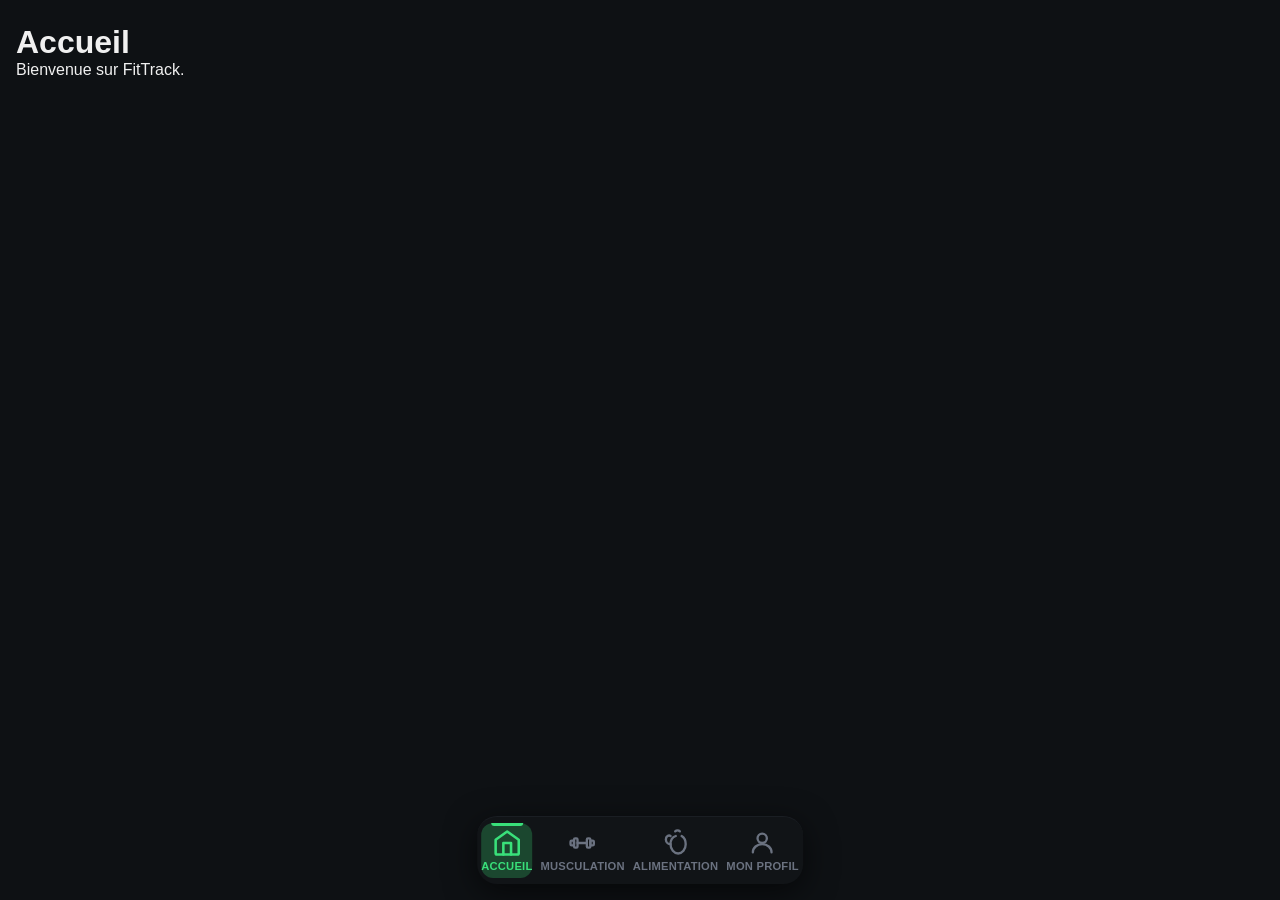
==== index.html @ 504d8f93 "Add files via upload" ====
<!DOCTYPE html>
<html lang="fr">
<head>
  <meta charset="UTF-8">
  <meta name="viewport" content="width=device-width, initial-scale=1.0">
  <title>FitTrack — Suivi Fitness</title>
  <link rel="stylesheet" href="navbar.css">
</head>
<body>

  <!-- Contenu principal (placeholder) -->
  <main class="main-content">
    <h1>Accueil</h1>
    <p>Bienvenue sur FitTrack.</p>
  </main>

  <!-- ===== NAVBAR FIXE EN BAS ===== -->
  <nav class="bottom-nav" role="navigation" aria-label="Navigation principale">

    <!-- Accueil -->
    <a href="index.html" class="nav-item active" aria-label="Accueil">
      <span class="nav-icon" aria-hidden="true">
        <!-- Icône maison SVG inline -->
        <svg xmlns="http://www.w3.org/2000/svg" viewBox="0 0 24 24" fill="none"
             stroke="currentColor" stroke-width="2" stroke-linecap="round" stroke-linejoin="round">
          <path d="M3 9.5L12 3l9 6.5V20a1 1 0 0 1-1 1H4a1 1 0 0 1-1-1V9.5z"/>
          <polyline points="9 21 9 12 15 12 15 21"/>
        </svg>
      </span>
      <span class="nav-label">Accueil</span>
    </a>

    <!-- Musculation -->
    <a href="musculation.html" class="nav-item" aria-label="Musculation">
      <span class="nav-icon" aria-hidden="true">
        <!-- Icône haltère SVG inline -->
        <svg xmlns="http://www.w3.org/2000/svg" viewBox="0 0 24 24" fill="none"
             stroke="currentColor" stroke-width="2" stroke-linecap="round" stroke-linejoin="round">
          <rect x="2"  y="10" width="3" height="4" rx="1"/>
          <rect x="19" y="10" width="3" height="4" rx="1"/>
          <rect x="5"  y="8"  width="3" height="8" rx="1"/>
          <rect x="16" y="8"  width="3" height="8" rx="1"/>
          <line x1="8" y1="12" x2="16" y2="12"/>
        </svg>
      </span>
      <span class="nav-label">Musculation</span>
    </a>

    <!-- Alimentation -->
    <a href="alimentation.html" class="nav-item" aria-label="Alimentation">
      <span class="nav-icon" aria-hidden="true">
        <!-- Icône pomme SVG inline -->
        <svg xmlns="http://www.w3.org/2000/svg" viewBox="0 0 24 24" fill="none"
             stroke="currentColor" stroke-width="2" stroke-linecap="round" stroke-linejoin="round">
          <path d="M12 2c1-1 3-1 4 0"/>
          <path d="M17.5 6C20 7.5 21 10 21 13c0 4.5-3 8-6.5 8S8 17.5 8 13C8 9.5 9.5 7 12.5 6"/>
          <path d="M8 13c-1.5 0-4-1-4-4s2.5-4 4-3"/>
        </svg>
      </span>
      <span class="nav-label">Alimentation</span>
    </a>

    <!-- Mon profil -->
    <a href="profil.html" class="nav-item" aria-label="Mon profil">
      <span class="nav-icon" aria-hidden="true">
        <!-- Icône utilisateur SVG inline -->
        <svg xmlns="http://www.w3.org/2000/svg" viewBox="0 0 24 24" fill="none"
             stroke="currentColor" stroke-width="2" stroke-linecap="round" stroke-linejoin="round">
          <circle cx="12" cy="8" r="4"/>
          <path d="M4 20c0-4 3.6-7 8-7s8 3 8 7"/>
        </svg>
      </span>
      <span class="nav-label">Mon profil</span>
    </a>

  </nav>
  <!-- ===== FIN NAVBAR ===== -->

</body>
</html>
---- navbar.css ----
/* ============================================================
   FITTRACK — NAVBAR FIXE BAS
   Mobile First | HTML5 + CSS3 uniquement
   ============================================================ */

/* === Variables de design fitness === */
:root {
  --bg-nav:       #111417;        /* fond navbar : noir charbon          */
  --bg-nav-top:   #1a1e23;        /* liseré supérieur légèrement plus clair */
  --accent:       #39e07a;        /* vert dynamique fitness               */
  --accent-glow:  rgba(57, 224, 122, 0.25); /* halo couleur active       */
  --text-idle:    #6b7280;        /* icône / texte inactif                */
  --text-active:  #ffffff;        /* texte état actif                     */
  --nav-height:   68px;           /* hauteur confortable pour le doigt    */
  --radius-nav:   16px 16px 0 0;  /* coins arrondis en haut de la navbar  */
  --transition:   0.2s ease;
}

/* === Reset minimal === */
*, *::before, *::after {
  box-sizing: border-box;
  margin: 0;
  padding: 0;
}

/* === Body : padding-bottom pour ne pas masquer le contenu === */
body {
  font-family: -apple-system, BlinkMacSystemFont, "Segoe UI", Roboto, sans-serif;
  background: #0e1114;
  color: #f0f0f0;
  /* On réserve l'espace de la navbar en bas */
  padding-bottom: var(--nav-height);
  min-height: 100vh;
}

/* === Contenu principal (placeholder) === */
.main-content {
  padding: 1.5rem 1rem;
}

/* ============================================================
   NAVBAR
   ============================================================ */
.bottom-nav {
  /* Positionnement fixe en bas */
  position: fixed;
  bottom: 0;
  left: 0;
  right: 0;
  z-index: 1000;

  /* Dimensions et forme */
  height: var(--nav-height);
  border-radius: var(--radius-nav);

  /* Fond et bordure supérieure subtile */
  background-color: var(--bg-nav);
  border-top: 1px solid var(--bg-nav-top);

  /* Ombre portée vers le haut pour effet "flottant" */
  box-shadow: 0 -4px 20px rgba(0, 0, 0, 0.55);

  /* Disposition des boutons */
  display: flex;
  align-items: stretch;
}

/* ============================================================
   ITEM DE NAVIGATION
   ============================================================ */
.nav-item {
  /* Chaque bouton occupe 1/4 de la largeur */
  flex: 1;

  /* Disposition verticale icône + texte */
  display: flex;
  flex-direction: column;
  align-items: center;
  justify-content: center;
  gap: 4px;

  /* Couleur par défaut (inactif) */
  color: var(--text-idle);
  text-decoration: none;

  /* Arrondi léger pour l'effet "app" */
  border-radius: 12px;
  margin: 6px 4px;

  /* Transition fluide */
  transition: color var(--transition), background-color var(--transition);

  /* Curseur pointeur */
  cursor: pointer;

  /* Empêche la sélection de texte au tap */
  user-select: none;
  -webkit-tap-highlight-color: transparent;
}

/* --- Icône SVG --- */
.nav-icon {
  display: flex;
  align-items: center;
  justify-content: center;
  width: 26px;
  height: 26px;
  transition: transform var(--transition);
}

.nav-icon svg {
  width: 100%;
  height: 100%;
}

/* --- Label texte --- */
.nav-label {
  font-size: 0.65rem;       /* petite taille lisible sur mobile */
  font-weight: 600;
  letter-spacing: 0.02em;
  text-transform: uppercase;
  line-height: 1;
  white-space: nowrap;
}

/* ============================================================
   ÉTAT HOVER (desktop)
   ============================================================ */
.nav-item:hover {
  color: #c8fad9;                              /* vert clair doux         */
  background-color: rgba(57, 224, 122, 0.08); /* halo très discret        */
}

.nav-item:hover .nav-icon {
  transform: translateY(-2px);                 /* légère montée de l'icône */
}

/* ============================================================
   ÉTAT ACTIF (.active)
   Ajouter manuellement sur chaque page ou via JS si besoin
   ============================================================ */
.nav-item.active {
  color: var(--accent);                        /* vert accent vif          */
  background-color: var(--accent-glow);        /* halo coloré              */
}

/* Trait indicateur en haut du bouton actif */
.nav-item.active::before {
  content: "";
  position: absolute;
  top: 0;
  left: 50%;
  transform: translateX(-50%);
  width: 32px;
  height: 3px;
  background: var(--accent);
  border-radius: 0 0 4px 4px;
}

/* On positionne le parent en relative pour ::before */
.bottom-nav {
  position: fixed; /* déjà défini, mais nécessaire pour les enfants */
}

.nav-item {
  position: relative; /* contexte pour le trait ::before */
}

.nav-item.active .nav-icon {
  transform: scale(1.1);                       /* icône légèrement agrandie */
}

/* ============================================================
   RESPONSIVE — Desktop (≥ 768px)
   ============================================================ */
@media (min-width: 768px) {

  /* Centrer la navbar et lui donner une largeur max */
  .bottom-nav {
    max-width: 480px;
    left: 50%;
    right: auto;
    transform: translateX(-50%);

    /* Coins arrondis tout autour sur desktop */
    border-radius: 20px;
    bottom: 16px;

    /* Ombre plus marquée pour l'effet flottant */
    box-shadow: 0 8px 32px rgba(0, 0, 0, 0.6);
  }

  /* Labels légèrement plus grands */
  .nav-label {
    font-size: 0.7rem;
  }

  /* Icônes un peu plus grandes */
  .nav-icon {
    width: 28px;
    height: 28px;
  }

  /* Padding-bottom ajusté pour le desktop */
  body {
    padding-bottom: calc(var(--nav-height) + 24px);
  }
}
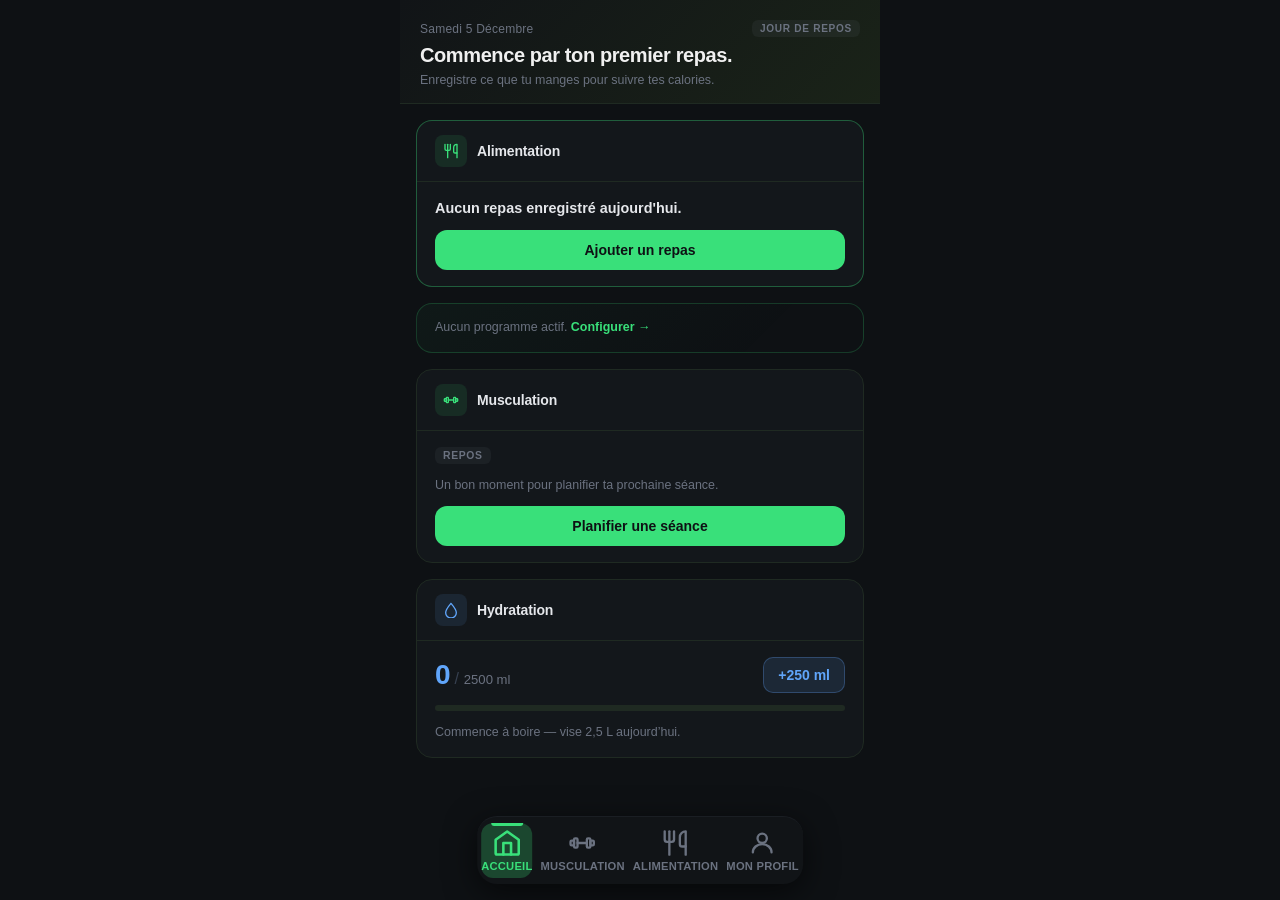
==== commit 3ad4ba83: "Add files via upload" ====
--- a/index.html
+++ b/index.html
@@ -2,26 +2,98 @@
 <html lang="fr">
 <head>
   <meta charset="UTF-8">
-  <meta name="viewport" content="width=device-width, initial-scale=1.0">
-  <title>FitTrack — Suivi Fitness</title>
+  <meta name="viewport" content="width=device-width, initial-scale=1.0, user-scalable=no, maximum-scale=1.0">
+  <title>FitTrack — Accueil</title>
   <link rel="stylesheet" href="navbar.css">
+  <link rel="stylesheet" href="index.css">
 </head>
 <body>
 
-  <!-- Contenu principal (placeholder) -->
-  <main class="main-content">
-    <h1>Accueil</h1>
-    <p>Bienvenue sur FitTrack.</p>
+  <!-- ===== EN-TÊTE ===== -->
+  <header class="home-header">
+    <div class="home-header__top">
+      <p id="home-date" class="home-header__date"></p>
+      <span id="home-mode-badge" class="home-mode-badge" hidden></span>
+    </div>
+    <p id="home-message" class="home-header__message">Chargement…</p>
+    <p id="home-hint" class="home-header__hint"></p>
+    <p id="home-goal-strip" class="home-goal-strip" hidden></p>
+    <p id="home-weight-strip" class="home-weight-strip" hidden></p>
+  </header>
+
+  <!-- ===== CONTENU PRINCIPAL ===== -->
+  <main class="home-main">
+
+    <!-- ─── Programme actif ─── -->
+    <section class="home-card home-programme-card" id="home-programme-card" hidden
+             aria-label="Programme en cours">
+      <div id="home-programme-block"></div>
+    </section>
+
+    <!-- ─── Bloc Musculation ─── -->
+    <section class="home-card" id="home-muscu-card" aria-label="Musculation">
+      <div class="home-card__head">
+        <span class="home-card__head-icon" aria-hidden="true">
+          <svg xmlns="http://www.w3.org/2000/svg" viewBox="0 0 24 24" fill="none"
+               stroke="currentColor" stroke-width="2" stroke-linecap="round" stroke-linejoin="round">
+            <rect x="2"  y="10" width="3" height="4" rx="1"/>
+            <rect x="19" y="10" width="3" height="4" rx="1"/>
+            <rect x="5"  y="8"  width="3" height="8" rx="1"/>
+            <rect x="16" y="8"  width="3" height="8" rx="1"/>
+            <line x1="8" y1="12" x2="16" y2="12"/>
+          </svg>
+        </span>
+        <h2 class="home-card__title">Musculation</h2>
+      </div>
+      <div id="home-muscu-block" class="home-card__body">
+        <!-- Rendu par accueil.js -->
+      </div>
+    </section>
+
+    <!-- ─── Bloc Alimentation ─── -->
+    <section class="home-card" id="home-alim-card" aria-label="Alimentation">
+      <div class="home-card__head">
+        <span class="home-card__head-icon" aria-hidden="true">
+          <svg xmlns="http://www.w3.org/2000/svg" viewBox="0 0 24 24" fill="none"
+               stroke="currentColor" stroke-width="2" stroke-linecap="round" stroke-linejoin="round">
+            <path d="M3 2v7c0 1.1.9 2 2 2h4a2 2 0 0 0 2-2V2"/>
+            <path d="M7 2v20"/>
+            <path d="M21 15V2a5 5 0 0 0-5 5v6c0 1.1.9 2 2 2h3"/>
+            <line x1="21" y1="15" x2="21" y2="22"/>
+          </svg>
+        </span>
+        <h2 class="home-card__title">Alimentation</h2>
+      </div>
+      <div id="home-alim-block" class="home-card__body">
+        <!-- Rendu par accueil.js -->
+      </div>
+    </section>
+
+    <!-- ─── Bloc Hydratation ─── -->
+    <section class="home-card" id="home-hydra-card" aria-label="Hydratation">
+      <div class="home-card__head">
+        <span class="home-card__head-icon home-card__head-icon--water" aria-hidden="true">
+          <svg xmlns="http://www.w3.org/2000/svg" viewBox="0 0 24 24" fill="none"
+               stroke="currentColor" stroke-width="2" stroke-linecap="round" stroke-linejoin="round">
+            <path d="M12 2C6 9 4 13 4 16a8 8 0 0 0 16 0c0-3-2-7-8-14z"/>
+          </svg>
+        </span>
+        <h2 class="home-card__title">Hydratation</h2>
+      </div>
+      <div id="home-hydra-block" class="home-card__body">
+        <!-- Rendu par accueil.js -->
+      </div>
+    </section>
+
   </main>
 
   <!-- ===== NAVBAR FIXE EN BAS ===== -->
   <nav class="bottom-nav" role="navigation" aria-label="Navigation principale">
 
-    <!-- Accueil -->
     <a href="index.html" class="nav-item active" aria-label="Accueil">
       <span class="nav-icon" aria-hidden="true">
-        <!-- Icône maison SVG inline -->
         <svg xmlns="http://www.w3.org/2000/svg" viewBox="0 0 24 24" fill="none"
+             width="24" height="24"
              stroke="currentColor" stroke-width="2" stroke-linecap="round" stroke-linejoin="round">
           <path d="M3 9.5L12 3l9 6.5V20a1 1 0 0 1-1 1H4a1 1 0 0 1-1-1V9.5z"/>
           <polyline points="9 21 9 12 15 12 15 21"/>
@@ -30,11 +102,10 @@
       <span class="nav-label">Accueil</span>
     </a>
 
-    <!-- Musculation -->
     <a href="musculation.html" class="nav-item" aria-label="Musculation">
       <span class="nav-icon" aria-hidden="true">
-        <!-- Icône haltère SVG inline -->
         <svg xmlns="http://www.w3.org/2000/svg" viewBox="0 0 24 24" fill="none"
+             width="24" height="24"
              stroke="currentColor" stroke-width="2" stroke-linecap="round" stroke-linejoin="round">
           <rect x="2"  y="10" width="3" height="4" rx="1"/>
           <rect x="19" y="10" width="3" height="4" rx="1"/>
@@ -46,25 +117,24 @@
       <span class="nav-label">Musculation</span>
     </a>
 
-    <!-- Alimentation -->
-    <a href="alimentation.html" class="nav-item" aria-label="Alimentation">
+    <a href="alimentation/alimentation.html" class="nav-item" aria-label="Alimentation">
       <span class="nav-icon" aria-hidden="true">
-        <!-- Icône pomme SVG inline -->
         <svg xmlns="http://www.w3.org/2000/svg" viewBox="0 0 24 24" fill="none"
+             width="24" height="24"
              stroke="currentColor" stroke-width="2" stroke-linecap="round" stroke-linejoin="round">
-          <path d="M12 2c1-1 3-1 4 0"/>
-          <path d="M17.5 6C20 7.5 21 10 21 13c0 4.5-3 8-6.5 8S8 17.5 8 13C8 9.5 9.5 7 12.5 6"/>
-          <path d="M8 13c-1.5 0-4-1-4-4s2.5-4 4-3"/>
+          <path d="M3 2v7c0 1.1.9 2 2 2h4a2 2 0 0 0 2-2V2"/>
+          <path d="M7 2v20"/>
+          <path d="M21 15V2a5 5 0 0 0-5 5v6c0 1.1.9 2 2 2h3"/>
+          <line x1="21" y1="15" x2="21" y2="22"/>
         </svg>
       </span>
       <span class="nav-label">Alimentation</span>
     </a>
 
-    <!-- Mon profil -->
     <a href="profil.html" class="nav-item" aria-label="Mon profil">
       <span class="nav-icon" aria-hidden="true">
-        <!-- Icône utilisateur SVG inline -->
         <svg xmlns="http://www.w3.org/2000/svg" viewBox="0 0 24 24" fill="none"
+             width="24" height="24"
              stroke="currentColor" stroke-width="2" stroke-linecap="round" stroke-linejoin="round">
           <circle cx="12" cy="8" r="4"/>
           <path d="M4 20c0-4 3.6-7 8-7s8 3 8 7"/>
@@ -74,7 +144,9 @@
     </a>
 
   </nav>
-  <!-- ===== FIN NAVBAR ===== -->
 
+  <script src="js/data.js"></script>
+  <script src="js/phase-detail.js"></script>
+  <script src="js/accueil.js"></script>
 </body>
 </html>
--- a/navbar.css
+++ b/navbar.css
@@ -23,6 +23,14 @@
   padding: 0;
 }
 
+/* === Bloquer le zoom double-tap iOS (Safari + PWA) === */
+html {
+  touch-action: manipulation;
+}
+body {
+  touch-action: manipulation;
+}
+
 /* === Body : padding-bottom pour ne pas masquer le contenu === */
 body {
   font-family: -apple-system, BlinkMacSystemFont, "Segoe UI", Roboto, sans-serif;
--- a/index.css
+++ b/index.css
@@ -0,0 +1,613 @@
+/* ============================================================
+   FITTRACK — PAGE ACCUEIL (tableau de bord journalier)
+   Mobile First | Vanilla CSS
+   ============================================================ */
+
+body {
+  max-width: 480px;
+  margin-left: auto;
+  margin-right: auto;
+}
+
+/* ============================================================
+   EN-TÊTE
+   ============================================================ */
+.home-header {
+  padding: 1.25rem 1.25rem 0.875rem;
+  background: linear-gradient(135deg, #111417 0%, #1a2318 100%);
+  border-bottom: 1px solid #1f2a22;
+  display: flex;
+  flex-direction: column;
+  gap: 0.25rem;
+}
+
+/* Ligne date + badge de mode */
+.home-header__top {
+  display: flex;
+  align-items: center;
+  justify-content: space-between;
+  gap: 0.5rem;
+}
+
+.home-header__date {
+  font-size: 0.75rem;
+  color: #6b7280;
+  text-transform: capitalize;
+  letter-spacing: 0.02em;
+}
+
+/* Badge de mode contextuel */
+.home-mode-badge {
+  font-size: 0.63rem;
+  font-weight: 700;
+  text-transform: uppercase;
+  letter-spacing: 0.07em;
+  padding: 3px 8px;
+  border-radius: 6px;
+  white-space: nowrap;
+  flex-shrink: 0;
+}
+
+.home-mode-badge--active {
+  background: rgba(57, 224, 122, 0.15);
+  color: #39e07a;
+}
+
+.home-mode-badge--training {
+  background: rgba(251, 191, 36, 0.12);
+  color: #fbbf24;
+}
+
+.home-mode-badge--done {
+  background: rgba(57, 224, 122, 0.1);
+  color: #39e07a;
+}
+
+.home-mode-badge--rest {
+  background: rgba(107, 114, 128, 0.1);
+  color: #6b7280;
+}
+
+.home-header__message {
+  font-size: 1.25rem;
+  font-weight: 700;
+  color: #f0f0f0;
+  margin-top: 0.1rem;
+  letter-spacing: -0.02em;
+  line-height: 1.2;
+}
+
+.home-header__hint {
+  font-size: 0.78rem;
+  color: #6b7280;
+  line-height: 1.45;
+}
+
+/* Strip objectif discret */
+.home-goal-strip {
+  font-size: 0.7rem;
+  color: #4b5563;
+  margin-top: 0.15rem;
+  line-height: 1.4;
+}
+
+.home-goal-strip[hidden] { display: none; }
+
+/* Strip poids + tendance */
+.home-weight-strip {
+  font-size: 0.7rem;
+  color: #4b5563;
+  line-height: 1.4;
+}
+
+.home-weight-strip[hidden] { display: none; }
+
+/* ============================================================
+   CONTENU PRINCIPAL
+   ============================================================ */
+.home-main {
+  display: flex;
+  flex-direction: column;
+  gap: 1rem;
+  padding: 1rem;
+}
+
+/* La carte prioritaire remonte en tête de liste */
+.home-card--first {
+  order: -1;
+}
+
+/* ============================================================
+   CARTES
+   ============================================================ */
+.home-card {
+  background: #13171b;
+  border: 1px solid #1f2a22;
+  border-radius: 16px;
+  overflow: hidden;
+  transition: border-color 0.2s ease;
+}
+
+/* Carte prioritaire du jour — légère bordure accent */
+.home-card--priority {
+  border-color: rgba(57, 224, 122, 0.35);
+}
+
+.home-card__head {
+  display: flex;
+  align-items: center;
+  gap: 0.625rem;
+  padding: 0.875rem 1.125rem;
+  border-bottom: 1px solid #1f2a22;
+}
+
+.home-card__head-icon {
+  display: flex;
+  align-items: center;
+  justify-content: center;
+  width: 32px;
+  height: 32px;
+  background: rgba(57, 224, 122, 0.1);
+  border-radius: 8px;
+  color: #39e07a;
+  flex-shrink: 0;
+}
+
+.home-card__head-icon svg {
+  width: 16px;
+  height: 16px;
+}
+
+.home-card__title {
+  font-size: 0.875rem;
+  font-weight: 700;
+  color: #e5e7eb;
+  letter-spacing: -0.01em;
+}
+
+.home-card__body {
+  padding: 1rem 1.125rem;
+  display: flex;
+  flex-direction: column;
+  gap: 0.75rem;
+}
+
+/* ============================================================
+   BADGES STATUT
+   ============================================================ */
+.home-card__status {
+  display: inline-flex;
+  align-items: center;
+  gap: 0.35rem;
+  font-size: 0.65rem;
+  font-weight: 700;
+  padding: 3px 8px;
+  border-radius: 6px;
+  text-transform: uppercase;
+  letter-spacing: 0.06em;
+  width: fit-content;
+}
+
+.home-card__status--planned {
+  background: rgba(251, 191, 36, 0.12);
+  color: #fbbf24;
+}
+
+.home-card__status--active {
+  background: rgba(57, 224, 122, 0.15);
+  color: #39e07a;
+}
+
+.home-card__status-dot {
+  display: inline-block;
+  width: 6px;
+  height: 6px;
+  border-radius: 50%;
+  background: #39e07a;
+  animation: pulse-dot 1.2s ease-in-out infinite;
+}
+
+@keyframes pulse-dot {
+  0%, 100% { opacity: 1; }
+  50%       { opacity: 0.35; }
+}
+
+.home-card__status--done {
+  background: rgba(57, 224, 122, 0.1);
+  color: #39e07a;
+}
+
+.home-card__status--rest {
+  background: rgba(107, 114, 128, 0.1);
+  color: #6b7280;
+}
+
+/* ============================================================
+   TEXTE INFO (nom séance, etc.)
+   ============================================================ */
+.home-card__info {
+  font-size: 0.9rem;
+  font-weight: 600;
+  color: #e5e7eb;
+  line-height: 1.3;
+}
+
+.home-card__info--secondary {
+  font-size: 0.8rem;
+  font-weight: 400;
+  color: #6b7280;
+}
+
+/* Texte coach — discret, sous le badge ou l'info principale */
+.home-card__coach {
+  font-size: 0.78rem;
+  color: #6b7280;
+  line-height: 1.45;
+}
+
+/* ============================================================
+   BOUTONS
+   ============================================================ */
+.home-btn {
+  display: flex;
+  align-items: center;
+  justify-content: center;
+  gap: 0.5rem;
+  width: 100%;
+  padding: 0.75rem 1rem;
+  border: none;
+  border-radius: 12px;
+  font-size: 0.875rem;
+  font-weight: 600;
+  cursor: pointer;
+  text-decoration: none;
+  text-align: center;
+  transition: opacity 0.15s ease, transform 0.1s ease;
+  -webkit-tap-highlight-color: transparent;
+  font-family: inherit;
+  box-sizing: border-box;
+}
+
+.home-btn:active {
+  transform: scale(0.97);
+}
+
+.home-btn--primary {
+  background: #39e07a;
+  color: #0e1114;
+}
+
+.home-btn--primary:hover {
+  opacity: 0.88;
+}
+
+.home-btn--ghost {
+  background: transparent;
+  color: #6b7280;
+  border: 1px solid #1f2a22;
+  font-size: 0.8rem;
+  font-weight: 500;
+  padding: 0.6rem 1rem;
+}
+
+.home-btn--ghost:hover {
+  color: #e5e7eb;
+  border-color: #374151;
+}
+
+/* ============================================================
+   BLOC ALIMENTATION — calories + barre
+   ============================================================ */
+.home-alim-macro {
+  display: flex;
+  flex-direction: column;
+  gap: 0.5rem;
+}
+
+.home-alim-macro__main {
+  display: flex;
+  align-items: baseline;
+  gap: 0.3rem;
+}
+
+.home-alim-macro__val {
+  font-size: 1.75rem;
+  font-weight: 800;
+  color: #f0f0f0;
+  letter-spacing: -0.03em;
+  line-height: 1;
+}
+
+.home-alim-macro__sep {
+  font-size: 1rem;
+  color: #374151;
+  font-weight: 400;
+}
+
+.home-alim-macro__goal {
+  font-size: 0.82rem;
+  color: #6b7280;
+  font-weight: 500;
+}
+
+.home-alim-bar {
+  height: 6px;
+  background: #1f2a22;
+  border-radius: 3px;
+  overflow: hidden;
+}
+
+.home-alim-bar__fill {
+  height: 100%;
+  background: #39e07a;
+  border-radius: 3px;
+  transition: width 0.45s ease;
+  min-width: 0;
+}
+
+.home-alim-bar__fill--over {
+  background: #f87171;
+}
+
+/* Texte "prochaine étape" — état sans données */
+.home-alim-step {
+  font-size: 0.9rem;
+  font-weight: 600;
+  color: #e5e7eb;
+  line-height: 1.4;
+}
+
+/* Chiffre clé "X kcal restantes" */
+.home-alim-reste {
+  font-size: 1rem;
+  font-weight: 700;
+  color: #39e07a;
+  letter-spacing: -0.01em;
+}
+
+/* ============================================================
+   BLOC ALIMENTATION — macros secondaires
+   ============================================================ */
+.home-alim-secondary {
+  display: flex;
+  flex-direction: column;
+  gap: 0.3rem;
+}
+
+.home-alim-secondary__item {
+  display: flex;
+  align-items: center;
+  justify-content: space-between;
+  font-size: 0.8rem;
+}
+
+.home-alim-secondary__label {
+  color: #6b7280;
+}
+
+.home-alim-secondary__val {
+  color: #e5e7eb;
+  font-weight: 600;
+}
+
+.home-alim-secondary__goal {
+  color: #6b7280;
+  font-weight: 400;
+}
+
+.home-alim-secondary__val--ok {
+  color: #39e07a;
+}
+
+/* ============================================================
+   ICÔNE EAU — variante bleue
+   ============================================================ */
+.home-card__head-icon--water {
+  background: rgba(96, 165, 250, 0.1);
+  color: #60a5fa;
+}
+
+/* ============================================================
+   BLOC HYDRATATION
+   ============================================================ */
+.home-hydra-row {
+  display: flex;
+  align-items: center;
+  justify-content: space-between;
+  gap: 0.75rem;
+}
+
+.home-hydra-info {
+  display: flex;
+  align-items: baseline;
+  gap: 0.3rem;
+  flex: 1;
+  min-width: 0;
+}
+
+.home-hydra-val {
+  font-size: 1.75rem;
+  font-weight: 800;
+  color: #60a5fa;
+  letter-spacing: -0.03em;
+  line-height: 1;
+}
+
+.home-hydra-sep {
+  font-size: 1rem;
+  color: #374151;
+  font-weight: 400;
+}
+
+.home-hydra-goal {
+  font-size: 0.82rem;
+  color: #6b7280;
+  font-weight: 500;
+}
+
+.home-hydra-btn {
+  flex-shrink: 0;
+  background: rgba(96, 165, 250, 0.12);
+  color: #60a5fa;
+  border: 1px solid rgba(96, 165, 250, 0.28);
+  border-radius: 10px;
+  padding: 0.55rem 0.875rem;
+  font-size: 0.875rem;
+  font-weight: 700;
+  cursor: pointer;
+  font-family: inherit;
+  transition: opacity 0.15s ease, transform 0.1s ease;
+  -webkit-tap-highlight-color: transparent;
+  white-space: nowrap;
+}
+
+.home-hydra-btn:active {
+  transform: scale(0.95);
+  opacity: 0.75;
+}
+
+.home-hydra-done {
+  font-size: 0.78rem;
+  font-weight: 700;
+  color: #60a5fa;
+  flex-shrink: 0;
+  white-space: nowrap;
+}
+
+/* Barre de progression bleue (eau) */
+.home-alim-bar__fill--water {
+  background: #60a5fa;
+}
+
+/* ============================================================
+   BLOC PROGRAMME ACTIF
+   ============================================================ */
+.home-programme-card {
+  border-color: rgba(57, 224, 122, 0.2);
+  background: linear-gradient(135deg, rgba(57,224,122,0.04) 0%, transparent 80%);
+}
+
+#home-programme-block {
+  padding: 0.875rem 1.125rem;
+}
+
+.home-prog-head {
+  display: flex;
+  align-items: flex-start;
+  justify-content: space-between;
+  gap: 0.5rem;
+  margin-bottom: 0.5rem;
+}
+
+.home-prog-name {
+  font-size: 0.85rem;
+  font-weight: 800;
+  color: #f0f0f0;
+  flex: 1;
+  min-width: 0;
+  overflow: hidden;
+  text-overflow: ellipsis;
+  white-space: nowrap;
+}
+
+.home-prog-week-badge {
+  font-size: 0.68rem;
+  font-weight: 700;
+  color: var(--accent);
+  background: rgba(57, 224, 122, 0.1);
+  border: 1px solid rgba(57, 224, 122, 0.25);
+  border-radius: 6px;
+  padding: 2px 7px;
+  white-space: nowrap;
+  flex-shrink: 0;
+}
+
+.home-prog-phase {
+  font-size: 0.78rem;
+  font-weight: 600;
+  color: #e5e7eb;
+  margin-bottom: 0.2rem;
+}
+
+.home-prog-reps {
+  font-size: 0.72rem;
+  color: var(--accent);
+  font-weight: 700;
+  letter-spacing: 0.02em;
+  margin-bottom: 0.75rem;
+}
+
+.home-prog-bar-wrap {
+  background: rgba(255,255,255,0.07);
+  border-radius: 4px;
+  height: 5px;
+  overflow: hidden;
+  margin-bottom: 0.3rem;
+}
+
+.home-prog-bar {
+  height: 100%;
+  background: var(--accent);
+  border-radius: 4px;
+  transition: width 0.4s ease;
+  min-width: 4px;
+}
+
+.home-prog-footer {
+  display: flex;
+  justify-content: space-between;
+  font-size: 0.66rem;
+  color: var(--text-idle);
+}
+
+.home-prog-deload {
+  font-size: 0.78rem;
+  color: #f59e0b;
+  font-weight: 600;
+  padding: 0.5rem 0 0.25rem;
+}
+
+.home-prog-link {
+  display: inline-block;
+  font-size: 0.72rem;
+  color: var(--accent);
+  font-weight: 600;
+  margin-top: 0.5rem;
+  text-decoration: none;
+  opacity: 0.8;
+}
+
+.home-prog-empty {
+  font-size: 0.78rem;
+  color: var(--text-idle);
+  padding: 0.125rem 0 0.25rem;
+}
+
+.home-prog-empty a {
+  color: var(--accent);
+  text-decoration: none;
+  font-weight: 600;
+}
+
+/* Bouton phase cliquable */
+.home-prog-phase-btn {
+  background: none;
+  border: none;
+  padding: 0;
+  margin: 0;
+  width: 100%;
+  text-align: left;
+  cursor: pointer;
+  display: block;
+  -webkit-tap-highlight-color: transparent;
+}
+
+.home-prog-phase-btn:active {
+  opacity: 0.7;
+}
+
+.home-prog-phase-btn .home-prog-phase,
+.home-prog-phase-btn .home-prog-reps {
+  display: block;
+}
+
